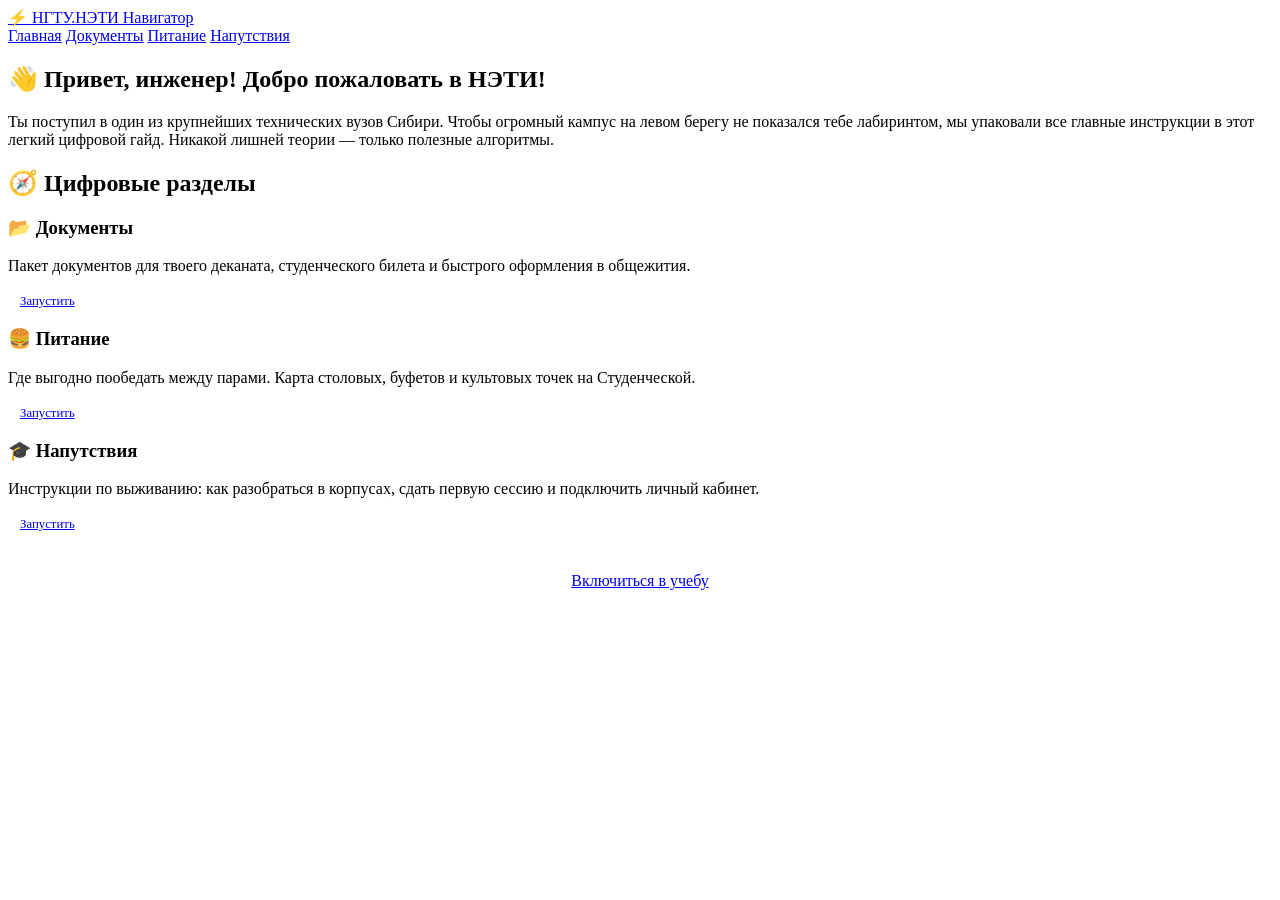
==== index.html @ 9cfa4d06 "Add files via upload" ====
<!DOCTYPE html>
<html lang="ru">
<head>
    <meta charset="UTF-8">
    <meta name="viewport" content="width=device-width, initial-scale=1.0">
    <title>ВУЗ-Навигатор | Путеводитель первокурсника НГТУ НЭТИ</title>
    <link rel="stylesheet" href="style.css">
</head>
<body>
    <header>
        <div class="nav-container">
            <a href="index.html" class="logo">⚡ НГТУ<span>.</span>НЭТИ Навигатор</a>
            <nav>
                <a href="index.html" class="nav-btn active">Главная</a>
                <a href="docs.html" class="nav-btn">Документы</a>
                <a href="food.html" class="nav-btn">Питание</a>
                <a href="tips.html" class="nav-btn">Напутствия</a>
            </nav>
        </div>
    </header>
    <div class="main-content">
        <section class="welcome-hero">
            <h1>👋 Привет, инженер! Добро пожаловать в <span>НЭТИ</span>!</h1>
            <p>Ты поступил в один из крупнейших технических вузов Сибири. Чтобы огромный кампус на левом берегу не показался тебе лабиринтом, мы упаковали все главные инструкции в этот легкий цифровой гайд. Никакой лишней теории — только полезные алгоритмы.</p>
        </section>
        <h2>🧭 Цифровые разделы</h2>
        <div class="grid-features">
            <div class="card card-docs">
                <h3>📂 Документы</h3>
                <p>Пакет документов для твоего деканата, студенческого билета и быстрого оформления в общежития.</p>
                <a href="docs.html" class="btn-action" style="padding: 6px 12px; font-size: 0.8rem;">Запустить</a>
            </div>
            <div class="card card-food">
                <h3>🍔 Питание</h3>
                <p>Где выгодно пообедать между парами. Карта столовых, буфетов и культовых точек на Студенческой.</p>
                <a href="food.html" class="btn-action" style="padding: 6px 12px; font-size: 0.8rem;">Запустить</a>
            </div>
            <div class="card card-tips">
                <h3>🎓 Напутствия</h3>
                <p>Инструкции по выживанию: как разобраться в корпусах, сдать первую сессию и подключить личный кабинет.</p>
                <a href="tips.html" class="btn-action" style="padding: 6px 12px; font-size: 0.8rem;">Запустить</a>
            </div>
        </div>
        <div style="text-align: center; margin-top: 40px;">
            <a href="tips.html" class="btn-action">Включиться в учебу</a>
        </div>
    </div>
</body>
</html>
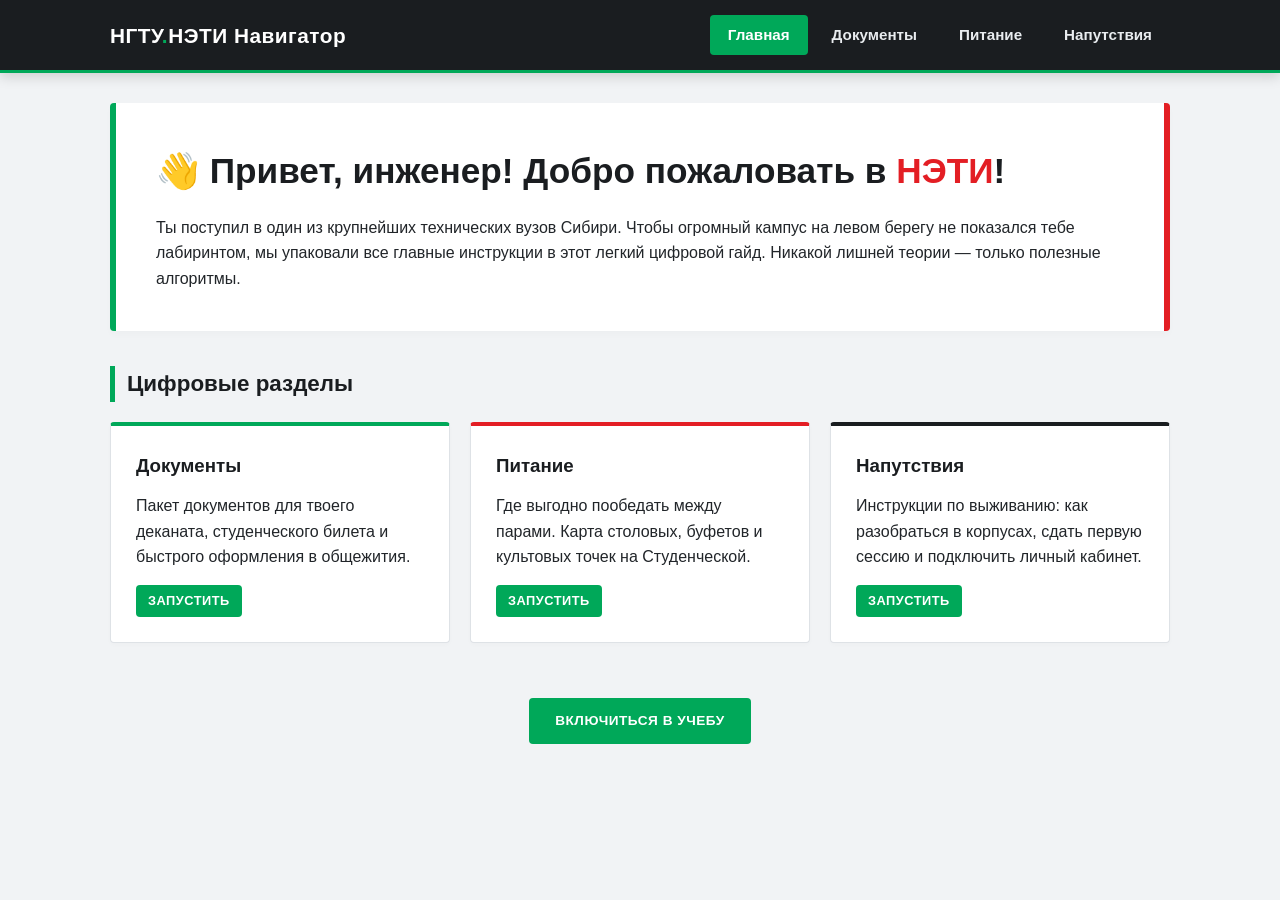
==== commit ef98dfe8: "Add files via upload Инфа на сайте будет подсасываться из json файлика" ====
--- a/index.html
+++ b/index.html
@@ -9,7 +9,7 @@
 <body>
     <header>
         <div class="nav-container">
-            <a href="index.html" class="logo">⚡ НГТУ<span>.</span>НЭТИ Навигатор</a>
+            <a href="index.html" class="logo">НГТУ<span>.</span>НЭТИ Навигатор</a>
             <nav>
                 <a href="index.html" class="nav-btn active">Главная</a>
                 <a href="docs.html" class="nav-btn">Документы</a>
@@ -23,20 +23,20 @@
             <h1>👋 Привет, инженер! Добро пожаловать в <span>НЭТИ</span>!</h1>
             <p>Ты поступил в один из крупнейших технических вузов Сибири. Чтобы огромный кампус на левом берегу не показался тебе лабиринтом, мы упаковали все главные инструкции в этот легкий цифровой гайд. Никакой лишней теории — только полезные алгоритмы.</p>
         </section>
-        <h2>🧭 Цифровые разделы</h2>
+        <h2>Цифровые разделы</h2>
         <div class="grid-features">
             <div class="card card-docs">
-                <h3>📂 Документы</h3>
+                <h3>Документы</h3>
                 <p>Пакет документов для твоего деканата, студенческого билета и быстрого оформления в общежития.</p>
                 <a href="docs.html" class="btn-action" style="padding: 6px 12px; font-size: 0.8rem;">Запустить</a>
             </div>
             <div class="card card-food">
-                <h3>🍔 Питание</h3>
+                <h3>Питание</h3>
                 <p>Где выгодно пообедать между парами. Карта столовых, буфетов и культовых точек на Студенческой.</p>
                 <a href="food.html" class="btn-action" style="padding: 6px 12px; font-size: 0.8rem;">Запустить</a>
             </div>
             <div class="card card-tips">
-                <h3>🎓 Напутствия</h3>
+                <h3>Напутствия</h3>
                 <p>Инструкции по выживанию: как разобраться в корпусах, сдать первую сессию и подключить личный кабинет.</p>
                 <a href="tips.html" class="btn-action" style="padding: 6px 12px; font-size: 0.8rem;">Запустить</a>
             </div>
--- a/style.css
+++ b/style.css
@@ -0,0 +1,279 @@
+:root {
+    /* Официальная палитра НГТУ НЭТИ */
+    --nstu-dark: #1a1d20;       /* Глубокий угольно-черный фон */
+    --nstu-green: #00a859;     /* Фирменный зеленый (цвет елей кампуса) */
+    --nstu-red: #e31e24;       /* Энергичный красный (цвет стен 1-го корпуса) */
+    --bg-color: #f1f3f5;       /* Светло-серый фон страниц */
+    --card-bg: #ffffff;        /* Белый фон для контентных блоков */
+    --text-color: #212529;     /* Основной текст */
+    --text-light: #6c757d;     /* Вспомогательный серый текст */
+    --border-color: #dee2e6;   /* Границы элементов */
+}
+
+* {
+    box-sizing: border-box;
+    margin: 0;
+    padding: 0;
+    font-family: 'Segoe UI', Roboto, Helvetica, Arial, sans-serif;
+}
+
+body {
+    background-color: var(--bg-color);
+    color: var(--text-color);
+    line-height: 1.6;
+    padding-bottom: 40px;
+}
+
+/* Шапка сайта */
+header {
+    background-color: var(--nstu-dark);
+    position: sticky;
+    top: 0;
+    z-index: 100;
+    border-bottom: 3px solid var(--nstu-green);
+    box-shadow: 0 4px 12px rgba(0,0,0,0.15);
+}
+
+.nav-container {
+    max-width: 1100px;
+    margin: 0 auto;
+    display: flex;
+    justify-content: space-between;
+    align-items: center;
+    padding: 15px 20px;
+}
+
+.logo {
+    font-size: 1.3rem;
+    font-weight: 800;
+    color: #ffffff;
+    text-decoration: none;
+    letter-spacing: 0.5px;
+}
+
+.logo span {
+    color: var(--nstu-green);
+}
+
+nav {
+    display: flex;
+    gap: 6px;
+}
+
+.nav-btn {
+    background: transparent;
+    border: none;
+    padding: 8px 18px;
+    font-size: 0.95rem;
+    font-weight: 600;
+    color: #e9ecef;
+    cursor: pointer;
+    border-radius: 4px;
+    text-decoration: none;
+    transition: all 0.2s ease;
+}
+
+.nav-btn:hover {
+    color: var(--nstu-green);
+    background-color: rgba(255, 255, 255, 0.05);
+}
+
+.nav-btn.active {
+    color: #ffffff;
+    background-color: var(--nstu-green);
+}
+
+/* Зона основного контента */
+.main-content {
+    max-width: 1100px;
+    margin: 30px auto;
+    padding: 0 20px;
+}
+
+/* Заголовки и блоки */
+h1 {
+    font-size: 2.2rem;
+    margin-bottom: 15px;
+    color: var(--nstu-dark);
+    font-weight: 800;
+}
+
+h2 {
+    font-size: 1.4rem;
+    margin: 35px 0 15px;
+    color: var(--nstu-dark);
+    font-weight: 700;
+    border-left: 5px solid var(--nstu-green);
+    padding-left: 12px;
+}
+
+/* Приветственный баннер-процессор */
+.welcome-hero {
+    background-color: var(--card-bg);
+    padding: 40px;
+    border-radius: 4px;
+    margin-bottom: 30px;
+    border-right: 6px solid var(--nstu-red);
+    border-left: 6px solid var(--nstu-green);
+    box-shadow: 0 4px 6px rgba(0,0,0,0.02);
+}
+
+.welcome-hero h1 span {
+    color: var(--nstu-red);
+}
+
+.grid-features {
+    display: grid;
+    grid-template-columns: repeat(auto-fit, minmax(300px, 1fr));
+    gap: 20px;
+    margin-top: 20px;
+}
+
+/* Карточки */
+.card {
+    background-color: var(--card-bg);
+    border: 1px solid var(--border-color);
+    border-radius: 4px;
+    padding: 25px;
+    box-shadow: 0 2px 5px rgba(0,0,0,0.02);
+    transition: transform 0.2s, box-shadow 0.2s;
+}
+
+.card:hover {
+    transform: translateY(-2px);
+    box-shadow: 0 6px 12px rgba(0,0,0,0.05);
+}
+
+.card.card-docs { border-top: 4px solid var(--nstu-green); }
+.card.card-food { border-top: 4px solid var(--nstu-red); }
+.card.card-tips { border-top: 4px solid var(--nstu-dark); }
+
+.card h3 {
+    margin-bottom: 12px;
+    color: var(--nstu-dark);
+    font-weight: 700;
+}
+
+/* Инженерные кнопки */
+.btn-action {
+    display: inline-block;
+    background-color: var(--nstu-green);
+    color: white;
+    padding: 12px 26px;
+    border-radius: 4px;
+    text-decoration: none;
+    font-weight: 700;
+    margin-top: 15px;
+    cursor: pointer;
+    border: none;
+    text-transform: uppercase;
+    font-size: 0.85rem;
+    letter-spacing: 0.5px;
+    transition: background-color 0.2s;
+    text-align: center;
+}
+
+.btn-action:hover {
+    background-color: var(--nstu-red);
+}
+
+/* Специфичные стили для Документов */
+.doc-list { list-style: none; }
+.doc-item {
+    display: flex;
+    align-items: flex-start;
+    gap: 12px;
+    background-color: var(--card-bg);
+    padding: 15px;
+    border-radius: 4px;
+    margin-bottom: 10px;
+    border: 1px solid var(--border-color);
+}
+.doc-item input[type="checkbox"] {
+    margin-top: 5px;
+    width: 18px;
+    height: 18px;
+    accent-color: var(--nstu-green);
+}
+.badge-tech {
+    background-color: var(--nstu-dark);
+    color: #ffffff;
+    padding: 4px 12px;
+    border-radius: 2px;
+    font-size: 0.85rem;
+    font-weight: 600;
+    display: inline-block;
+    margin-bottom: 20px;
+    text-transform: uppercase;
+    letter-spacing: 0.5px;
+}
+
+/* Специфичные стили для Питания */
+.food-grid {
+    display: grid;
+    grid-template-columns: repeat(auto-fit, minmax(320px, 1fr));
+    gap: 20px;
+}
+.price-tag {
+    color: var(--nstu-green);
+    font-weight: 700;
+    margin-bottom: 10px;
+    font-size: 1.1rem;
+}
+.pro { color: #2b8a3e; }
+.con { color: var(--nstu-red); }
+.tips-block {
+    background-color: #f4fcf7;
+    border-left: 4px solid var(--nstu-green);
+    color: var(--nstu-dark);
+    padding: 24px;
+    border-radius: 4px;
+    margin-top: 35px;
+}
+
+/* Специфичные стили для Напутствий */
+.accordion-item {
+    background-color: var(--card-bg);
+    border: 1px solid var(--border-color);
+    border-radius: 4px;
+    margin-bottom: 10px;
+    overflow: hidden;
+}
+.accordion-header {
+    width: 100%;
+    background: none;
+    border: none;
+    padding: 18px 20px;
+    text-align: left;
+    font-size: 1.05rem;
+    font-weight: 700;
+    color: var(--nstu-dark);
+    cursor: pointer;
+    display: flex;
+    justify-content: space-between;
+    align-items: center;
+}
+.accordion-header:hover {
+    color: var(--nstu-green);
+}
+.accordion-content {
+    padding: 0 20px;
+    max-height: 0;
+    overflow: hidden;
+    transition: max-height 0.2s ease-out;
+    color: var(--text-light);
+}
+.quote-block {
+    border-left: 4px solid var(--nstu-red);
+    padding: 20px 25px;
+    font-style: italic;
+    margin-top: 40px;
+    color: var(--text-light);
+    background-color: var(--card-bg);
+}
+
+@media (max-width: 768px) {
+    .nav-container { flex-direction: column; gap: 15px; }
+    nav { flex-wrap: wrap; justify-content: center; }
+    .welcome-hero { padding: 25px; }
+}
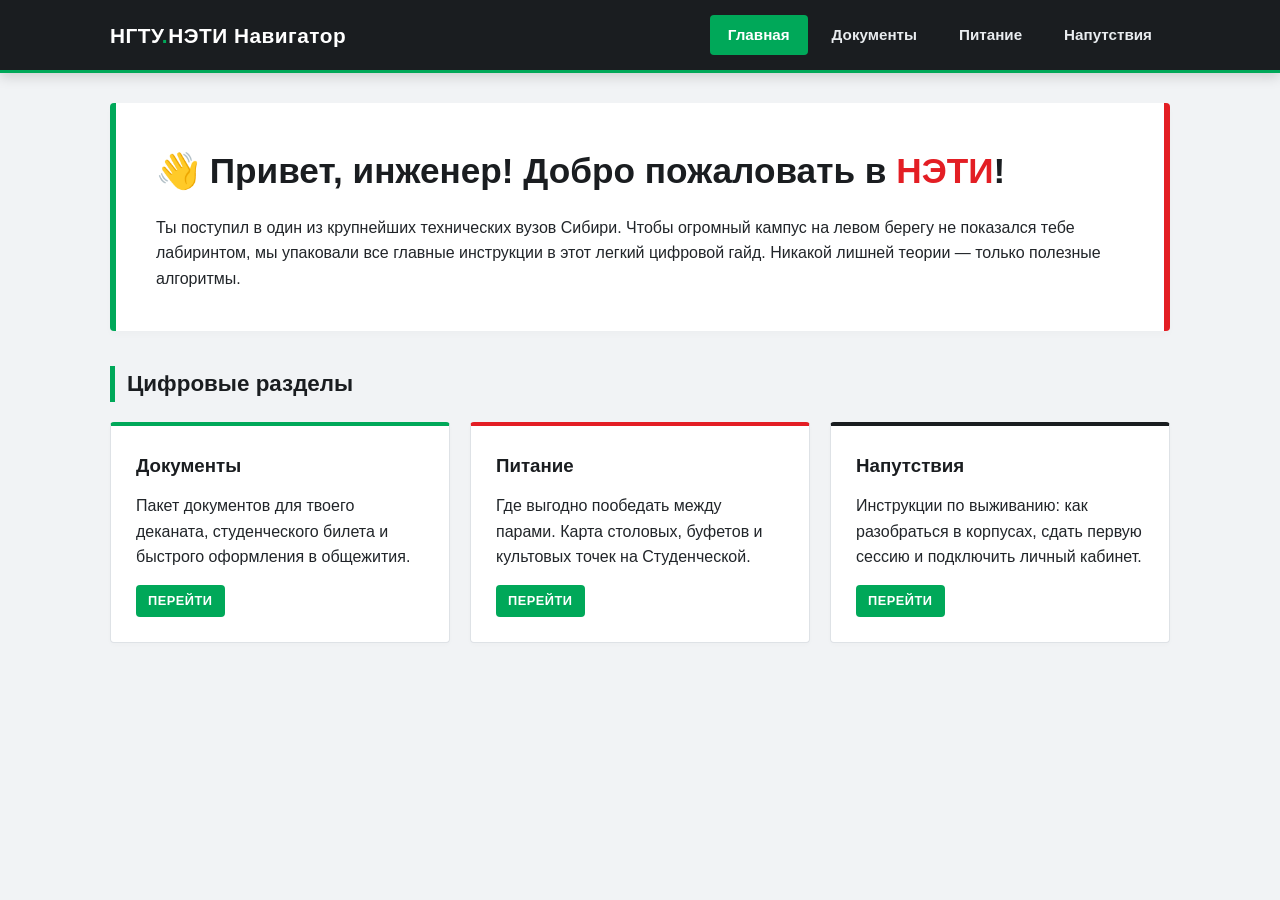
==== commit b215a84c: "Add files via upload увеличено наполнение сайта, убрано часть лишних деталей" ====
--- a/index.html
+++ b/index.html
@@ -28,21 +28,18 @@
             <div class="card card-docs">
                 <h3>Документы</h3>
                 <p>Пакет документов для твоего деканата, студенческого билета и быстрого оформления в общежития.</p>
-                <a href="docs.html" class="btn-action" style="padding: 6px 12px; font-size: 0.8rem;">Запустить</a>
+                <a href="docs.html" class="btn-action" style="padding: 6px 12px; font-size: 0.8rem;">Перейти</a>
             </div>
             <div class="card card-food">
                 <h3>Питание</h3>
                 <p>Где выгодно пообедать между парами. Карта столовых, буфетов и культовых точек на Студенческой.</p>
-                <a href="food.html" class="btn-action" style="padding: 6px 12px; font-size: 0.8rem;">Запустить</a>
+                <a href="food.html" class="btn-action" style="padding: 6px 12px; font-size: 0.8rem;">Перейти</a>
             </div>
             <div class="card card-tips">
                 <h3>Напутствия</h3>
                 <p>Инструкции по выживанию: как разобраться в корпусах, сдать первую сессию и подключить личный кабинет.</p>
-                <a href="tips.html" class="btn-action" style="padding: 6px 12px; font-size: 0.8rem;">Запустить</a>
+                <a href="tips.html" class="btn-action" style="padding: 6px 12px; font-size: 0.8rem;">Перейти</a>
             </div>
-        </div>
-        <div style="text-align: center; margin-top: 40px;">
-            <a href="tips.html" class="btn-action">Включиться в учебу</a>
         </div>
     </div>
 </body>
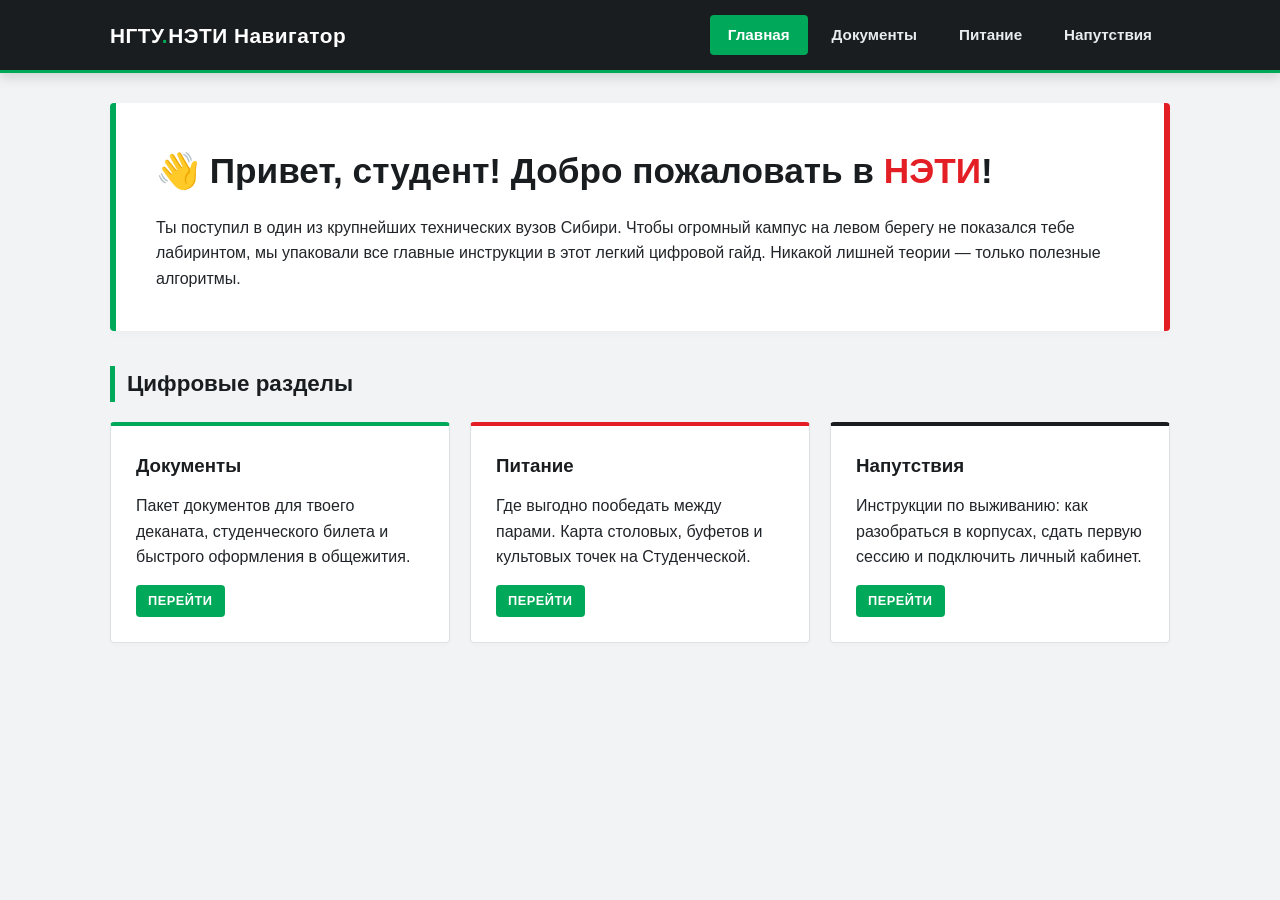
==== commit 841a93e4: "Add files via upload" ====
--- a/index.html
+++ b/index.html
@@ -20,7 +20,7 @@
     </header>
     <div class="main-content">
         <section class="welcome-hero">
-            <h1>👋 Привет, инженер! Добро пожаловать в <span>НЭТИ</span>!</h1>
+            <h1>👋 Привет, студент! Добро пожаловать в <span>НЭТИ</span>!</h1>
             <p>Ты поступил в один из крупнейших технических вузов Сибири. Чтобы огромный кампус на левом берегу не показался тебе лабиринтом, мы упаковали все главные инструкции в этот легкий цифровой гайд. Никакой лишней теории — только полезные алгоритмы.</p>
         </section>
         <h2>Цифровые разделы</h2>
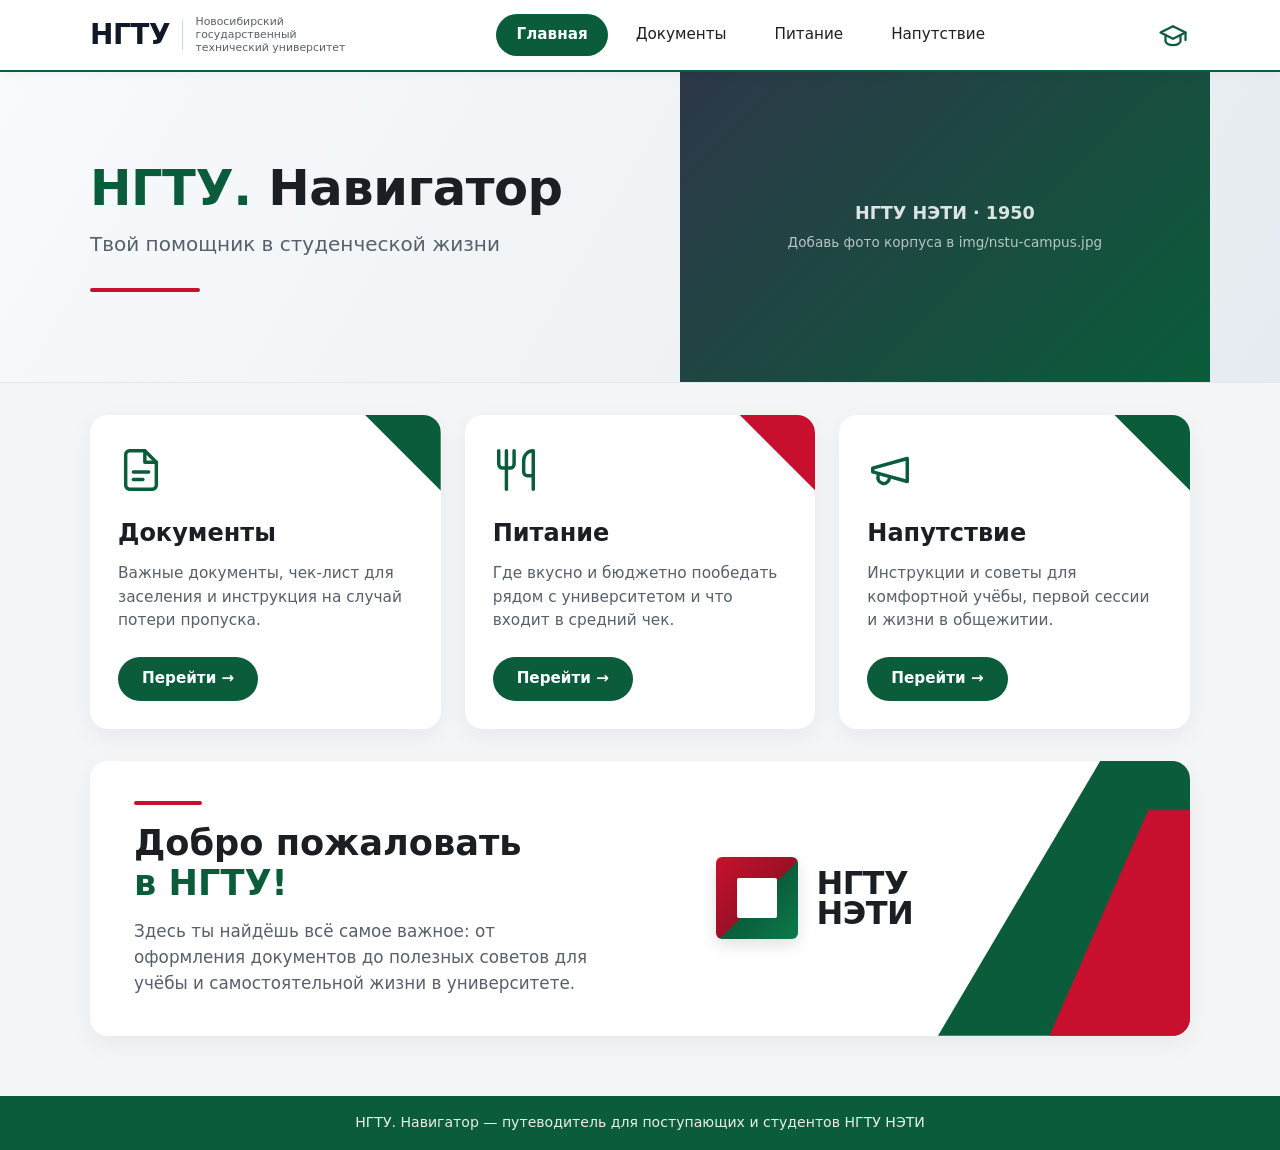
==== commit 217189eb: "полная переделка переделан дизайн и структура" ====
--- a/index.html
+++ b/index.html
@@ -1,46 +1,130 @@
-<!DOCTYPE html>
-<html lang="ru">
-<head>
-    <meta charset="UTF-8">
-    <meta name="viewport" content="width=device-width, initial-scale=1.0">
-    <title>ВУЗ-Навигатор | Путеводитель первокурсника НГТУ НЭТИ</title>
-    <link rel="stylesheet" href="style.css">
-</head>
-<body>
-    <header>
-        <div class="nav-container">
-            <a href="index.html" class="logo">НГТУ<span>.</span>НЭТИ Навигатор</a>
-            <nav>
-                <a href="index.html" class="nav-btn active">Главная</a>
-                <a href="docs.html" class="nav-btn">Документы</a>
-                <a href="food.html" class="nav-btn">Питание</a>
-                <a href="tips.html" class="nav-btn">Напутствия</a>
-            </nav>
-        </div>
-    </header>
-    <div class="main-content">
-        <section class="welcome-hero">
-            <h1>👋 Привет, студент! Добро пожаловать в <span>НЭТИ</span>!</h1>
-            <p>Ты поступил в один из крупнейших технических вузов Сибири. Чтобы огромный кампус на левом берегу не показался тебе лабиринтом, мы упаковали все главные инструкции в этот легкий цифровой гайд. Никакой лишней теории — только полезные алгоритмы.</p>
-        </section>
-        <h2>Цифровые разделы</h2>
-        <div class="grid-features">
-            <div class="card card-docs">
-                <h3>Документы</h3>
-                <p>Пакет документов для твоего деканата, студенческого билета и быстрого оформления в общежития.</p>
-                <a href="docs.html" class="btn-action" style="padding: 6px 12px; font-size: 0.8rem;">Перейти</a>
-            </div>
-            <div class="card card-food">
-                <h3>Питание</h3>
-                <p>Где выгодно пообедать между парами. Карта столовых, буфетов и культовых точек на Студенческой.</p>
-                <a href="food.html" class="btn-action" style="padding: 6px 12px; font-size: 0.8rem;">Перейти</a>
-            </div>
-            <div class="card card-tips">
-                <h3>Напутствия</h3>
-                <p>Инструкции по выживанию: как разобраться в корпусах, сдать первую сессию и подключить личный кабинет.</p>
-                <a href="tips.html" class="btn-action" style="padding: 6px 12px; font-size: 0.8rem;">Перейти</a>
-            </div>
-        </div>
-    </div>
-</body>
-</html>
+<!DOCTYPE html>
+<html lang="ru">
+<head>
+    <meta charset="UTF-8">
+    <meta name="viewport" content="width=device-width, initial-scale=1.0">
+    <title>НГТУ. Навигатор | Помощник в студенческой жизни</title>
+    <link rel="stylesheet" href="./style.css">
+</head>
+<body>
+    <header>
+        <div class="nav-container">
+            <a href="index.html" class="brand-link">
+                <span class="brand-short">НГТУ</span>
+                <span class="brand-divider"></span>
+                <span class="brand-full">Новосибирский государственный технический университет</span>
+            </a>
+
+            <nav class="nav-links" id="main-nav">
+                <a href="index.html" class="nav-btn active">Главная</a>
+                <a href="docs.html" class="nav-btn">Документы</a>
+                <a href="food.html" class="nav-btn">Питание</a>
+                <a href="tips.html" class="nav-btn">Напутствие</a>
+            </nav>
+
+            <div class="header-right">
+                <div class="cap-icon" aria-hidden="true">
+                    <svg viewBox="0 0 24 24" fill="none" stroke="currentColor" stroke-width="1.8" stroke-linecap="round" stroke-linejoin="round" width="30" height="30">
+                        <path d="M22 10L12 5 2 10l10 5 10-5z"/>
+                        <path d="M6 12v5c0 1.66 2.69 3 6 3s6-1.34 6-3v-5"/>
+                        <path d="M22 10v6"/>
+                    </svg>
+                </div>
+                <button class="burger-btn" id="burger-btn" aria-label="Открыть меню">
+                    <svg viewBox="0 0 24 24" fill="none" stroke="currentColor" stroke-width="2.2" width="22" height="22">
+                        <path d="M4 6h16M4 12h16M4 18h16"/>
+                    </svg>
+                </button>
+            </div>
+        </div>
+    </header>
+
+    <!-- Верхний Hero-блок по макету -->
+    <div class="hero-wrapper">
+        <section class="hero-section">
+            <div class="hero-text">
+                <h1><span>НГТУ.</span> Навигатор</h1>
+                <p class="hero-subtitle">Твой помощник в студенческой жизни</p>
+                <div class="red-dash"></div>
+            </div>
+            <div class="hero-photo-box">
+                <!-- Положи фото 1-го корпуса в папку img/nstu-campus.jpg -->
+                <img src="./img/nstu-campus.jpg" alt="Главный корпус НГТУ НЭТИ" onerror="this.style.display='none'">
+                <div class="hero-photo-fallback">
+                    <strong>НГТУ НЭТИ · 1950</strong>
+                    <span>Добавь фото корпуса в img/nstu-campus.jpg</span>
+                </div>
+            </div>
+        </section>
+    </div>
+
+    <main class="main-content">
+        <!-- 3 карточки разделов -->
+        <section class="features-grid">
+            <article class="feature-card">
+                <div class="feature-icon" aria-hidden="true">
+                    <svg viewBox="0 0 24 24" fill="none" stroke="currentColor" stroke-width="1.8" stroke-linecap="round" stroke-linejoin="round" width="46" height="46">
+                        <path d="M14 2H6a2 2 0 0 0-2 2v16a2 2 0 0 0 2 2h12a2 2 0 0 0 2-2V8z"/>
+                        <polyline points="14 2 14 8 20 8"/>
+                        <line x1="8" y1="13" x2="16" y2="13"/>
+                        <line x1="8" y1="17" x2="13" y2="17"/>
+                    </svg>
+                </div>
+                <h2>Документы</h2>
+                <p>Важные документы, чек-лист для заселения и инструкция на случай потери пропуска.</p>
+                <a href="docs.html" class="btn-pill">Перейти &rarr;</a>
+            </article>
+
+            <article class="feature-card accent-red">
+                <div class="feature-icon" aria-hidden="true">
+                    <svg viewBox="0 0 24 24" fill="none" stroke="currentColor" stroke-width="1.8" stroke-linecap="round" stroke-linejoin="round" width="46" height="46">
+                        <path d="M3 2v7c0 1.1.9 2 2 2h4a2 2 0 0 0 2-2V2"/>
+                        <path d="M7 2v20"/>
+                        <path d="M21 15V2a5 5 0 0 0-5 5v6c0 1.1.9 2 2 2h3zm0 0v7"/>
+                    </svg>
+                </div>
+                <h2>Питание</h2>
+                <p>Где вкусно и бюджетно пообедать рядом с университетом и что входит в средний чек.</p>
+                <a href="food.html" class="btn-pill">Перейти &rarr;</a>
+            </article>
+
+            <article class="feature-card">
+                <div class="feature-icon" aria-hidden="true">
+                    <svg viewBox="0 0 24 24" fill="none" stroke="currentColor" stroke-width="1.8" stroke-linecap="round" stroke-linejoin="round" width="46" height="46">
+                        <path d="M3 11l18-5v12L3 13v-2z"/>
+                        <path d="M11.6 16.8a3 3 0 1 1-5.8-1.6"/>
+                    </svg>
+                </div>
+                <h2>Напутствие</h2>
+                <p>Инструкции и советы для комфортной учёбы, первой сессии и жизни в общежитии.</p>
+                <a href="tips.html" class="btn-pill">Перейти &rarr;</a>
+            </article>
+        </section>
+
+        <!-- Нижний приветственный баннер -->
+        <section class="welcome-banner">
+            <div class="welcome-banner-text">
+                <div class="red-dash"></div>
+                <h2>Добро пожаловать<br><span>в НГТУ!</span></h2>
+                <p>Здесь ты найдёшь всё самое важное: от оформления документов до полезных советов для учёбы и самостоятельной жизни в университете.</p>
+            </div>
+            <div class="welcome-banner-brand">
+                <div class="nstu-emblem">
+                    <div class="nstu-emblem-inner"></div>
+                </div>
+                <div class="nstu-wordmark">НГТУ<br>НЭТИ</div>
+            </div>
+        </section>
+    </main>
+
+    <footer>
+        НГТУ. Навигатор — путеводитель для поступающих и студентов НГТУ НЭТИ
+    </footer>
+
+    <script>
+        document.getElementById('burger-btn').addEventListener('click', () => {
+            document.getElementById('main-nav').classList.toggle('open');
+        });
+    </script>
+</body>
+</html>
--- a/style.css
+++ b/style.css
@@ -1,279 +1,987 @@
-:root {
-    /* Официальная палитра НГТУ НЭТИ */
-    --nstu-dark: #1a1d20;       /* Глубокий угольно-черный фон */
-    --nstu-green: #00a859;     /* Фирменный зеленый (цвет елей кампуса) */
-    --nstu-red: #e31e24;       /* Энергичный красный (цвет стен 1-го корпуса) */
-    --bg-color: #f1f3f5;       /* Светло-серый фон страниц */
-    --card-bg: #ffffff;        /* Белый фон для контентных блоков */
-    --text-color: #212529;     /* Основной текст */
-    --text-light: #6c757d;     /* Вспомогательный серый текст */
-    --border-color: #dee2e6;   /* Границы элементов */
-}
-
-* {
-    box-sizing: border-box;
-    margin: 0;
-    padding: 0;
-    font-family: 'Segoe UI', Roboto, Helvetica, Arial, sans-serif;
-}
-
-body {
-    background-color: var(--bg-color);
-    color: var(--text-color);
-    line-height: 1.6;
-    padding-bottom: 40px;
-}
-
-/* Шапка сайта */
-header {
-    background-color: var(--nstu-dark);
-    position: sticky;
-    top: 0;
-    z-index: 100;
-    border-bottom: 3px solid var(--nstu-green);
-    box-shadow: 0 4px 12px rgba(0,0,0,0.15);
-}
-
-.nav-container {
-    max-width: 1100px;
-    margin: 0 auto;
-    display: flex;
-    justify-content: space-between;
-    align-items: center;
-    padding: 15px 20px;
-}
-
-.logo {
-    font-size: 1.3rem;
-    font-weight: 800;
-    color: #ffffff;
-    text-decoration: none;
-    letter-spacing: 0.5px;
-}
-
-.logo span {
-    color: var(--nstu-green);
-}
-
-nav {
-    display: flex;
-    gap: 6px;
-}
-
-.nav-btn {
-    background: transparent;
-    border: none;
-    padding: 8px 18px;
-    font-size: 0.95rem;
-    font-weight: 600;
-    color: #e9ecef;
-    cursor: pointer;
-    border-radius: 4px;
-    text-decoration: none;
-    transition: all 0.2s ease;
-}
-
-.nav-btn:hover {
-    color: var(--nstu-green);
-    background-color: rgba(255, 255, 255, 0.05);
-}
-
-.nav-btn.active {
-    color: #ffffff;
-    background-color: var(--nstu-green);
-}
-
-/* Зона основного контента */
-.main-content {
-    max-width: 1100px;
-    margin: 30px auto;
-    padding: 0 20px;
-}
-
-/* Заголовки и блоки */
-h1 {
-    font-size: 2.2rem;
-    margin-bottom: 15px;
-    color: var(--nstu-dark);
-    font-weight: 800;
-}
-
-h2 {
-    font-size: 1.4rem;
-    margin: 35px 0 15px;
-    color: var(--nstu-dark);
-    font-weight: 700;
-    border-left: 5px solid var(--nstu-green);
-    padding-left: 12px;
-}
-
-/* Приветственный баннер-процессор */
-.welcome-hero {
-    background-color: var(--card-bg);
-    padding: 40px;
-    border-radius: 4px;
-    margin-bottom: 30px;
-    border-right: 6px solid var(--nstu-red);
-    border-left: 6px solid var(--nstu-green);
-    box-shadow: 0 4px 6px rgba(0,0,0,0.02);
-}
-
-.welcome-hero h1 span {
-    color: var(--nstu-red);
-}
-
-.grid-features {
-    display: grid;
-    grid-template-columns: repeat(auto-fit, minmax(300px, 1fr));
-    gap: 20px;
-    margin-top: 20px;
-}
-
-/* Карточки */
-.card {
-    background-color: var(--card-bg);
-    border: 1px solid var(--border-color);
-    border-radius: 4px;
-    padding: 25px;
-    box-shadow: 0 2px 5px rgba(0,0,0,0.02);
-    transition: transform 0.2s, box-shadow 0.2s;
-}
-
-.card:hover {
-    transform: translateY(-2px);
-    box-shadow: 0 6px 12px rgba(0,0,0,0.05);
-}
-
-.card.card-docs { border-top: 4px solid var(--nstu-green); }
-.card.card-food { border-top: 4px solid var(--nstu-red); }
-.card.card-tips { border-top: 4px solid var(--nstu-dark); }
-
-.card h3 {
-    margin-bottom: 12px;
-    color: var(--nstu-dark);
-    font-weight: 700;
-}
-
-/* Инженерные кнопки */
-.btn-action {
-    display: inline-block;
-    background-color: var(--nstu-green);
-    color: white;
-    padding: 12px 26px;
-    border-radius: 4px;
-    text-decoration: none;
-    font-weight: 700;
-    margin-top: 15px;
-    cursor: pointer;
-    border: none;
-    text-transform: uppercase;
-    font-size: 0.85rem;
-    letter-spacing: 0.5px;
-    transition: background-color 0.2s;
-    text-align: center;
-}
-
-.btn-action:hover {
-    background-color: var(--nstu-red);
-}
-
-/* Специфичные стили для Документов */
-.doc-list { list-style: none; }
-.doc-item {
-    display: flex;
-    align-items: flex-start;
-    gap: 12px;
-    background-color: var(--card-bg);
-    padding: 15px;
-    border-radius: 4px;
-    margin-bottom: 10px;
-    border: 1px solid var(--border-color);
-}
-.doc-item input[type="checkbox"] {
-    margin-top: 5px;
-    width: 18px;
-    height: 18px;
-    accent-color: var(--nstu-green);
-}
-.badge-tech {
-    background-color: var(--nstu-dark);
-    color: #ffffff;
-    padding: 4px 12px;
-    border-radius: 2px;
-    font-size: 0.85rem;
-    font-weight: 600;
-    display: inline-block;
-    margin-bottom: 20px;
-    text-transform: uppercase;
-    letter-spacing: 0.5px;
-}
-
-/* Специфичные стили для Питания */
-.food-grid {
-    display: grid;
-    grid-template-columns: repeat(auto-fit, minmax(320px, 1fr));
-    gap: 20px;
-}
-.price-tag {
-    color: var(--nstu-green);
-    font-weight: 700;
-    margin-bottom: 10px;
-    font-size: 1.1rem;
-}
-.pro { color: #2b8a3e; }
-.con { color: var(--nstu-red); }
-.tips-block {
-    background-color: #f4fcf7;
-    border-left: 4px solid var(--nstu-green);
-    color: var(--nstu-dark);
-    padding: 24px;
-    border-radius: 4px;
-    margin-top: 35px;
-}
-
-/* Специфичные стили для Напутствий */
-.accordion-item {
-    background-color: var(--card-bg);
-    border: 1px solid var(--border-color);
-    border-radius: 4px;
-    margin-bottom: 10px;
-    overflow: hidden;
-}
-.accordion-header {
-    width: 100%;
-    background: none;
-    border: none;
-    padding: 18px 20px;
-    text-align: left;
-    font-size: 1.05rem;
-    font-weight: 700;
-    color: var(--nstu-dark);
-    cursor: pointer;
-    display: flex;
-    justify-content: space-between;
-    align-items: center;
-}
-.accordion-header:hover {
-    color: var(--nstu-green);
-}
-.accordion-content {
-    padding: 0 20px;
-    max-height: 0;
-    overflow: hidden;
-    transition: max-height 0.2s ease-out;
-    color: var(--text-light);
-}
-.quote-block {
-    border-left: 4px solid var(--nstu-red);
-    padding: 20px 25px;
-    font-style: italic;
-    margin-top: 40px;
-    color: var(--text-light);
-    background-color: var(--card-bg);
-}
-
-@media (max-width: 768px) {
-    .nav-container { flex-direction: column; gap: 15px; }
-    nav { flex-wrap: wrap; justify-content: center; }
-    .welcome-hero { padding: 25px; }
-}
+:root {
+    --nstu-green: #0a5c3a;
+    --nstu-green-hover: #07442b;
+    --nstu-green-soft: #e8f3ee;
+    --nstu-red: #c8102e;
+    --nstu-red-soft: #fdf0f2;
+    --bg-page: #f3f5f7;
+    --bg-card: #ffffff;
+    --text-main: #1b1f23;
+    --text-muted: #57606a;
+    --border-light: #e2e8f0;
+    --radius-lg: 18px;
+    --radius-md: 12px;
+    --radius-pill: 999px;
+    --shadow-card: 0 8px 24px rgba(15, 23, 42, 0.05);
+    --shadow-hover: 0 12px 30px rgba(15, 23, 42, 0.09);
+}
+
+* {
+    box-sizing: border-box;
+    margin: 0;
+    padding: 0;
+    font-family: 'Segoe UI', system-ui, -apple-system, Roboto, Arial, sans-serif;
+}
+
+html {
+    scroll-behavior: smooth;
+}
+
+body {
+    background-color: var(--bg-page);
+    color: var(--text-main);
+    line-height: 1.55;
+    min-height: 100vh;
+    display: flex;
+    flex-direction: column;
+}
+
+/* ==================== ШАПКА И НАВИГАЦИЯ ==================== */
+header {
+    background-color: #ffffff;
+    border-bottom: 2px solid var(--nstu-green);
+    position: sticky;
+    top: 0;
+    z-index: 1000;
+    box-shadow: 0 2px 10px rgba(0, 0, 0, 0.04);
+}
+
+.nav-container {
+    max-width: 1140px;
+    margin: 0 auto;
+    padding: 14px 20px;
+    display: flex;
+    align-items: center;
+    justify-content: space-between;
+    gap: 20px;
+}
+
+.brand-link {
+    display: flex;
+    align-items: center;
+    gap: 12px;
+    text-decoration: none;
+    color: var(--text-main);
+    flex-shrink: 0;
+}
+
+.brand-short {
+    font-size: 1.75rem;
+    font-weight: 900;
+    letter-spacing: -0.5px;
+    line-height: 1;
+    color: #111827;
+}
+
+.brand-divider {
+    width: 1.5px;
+    height: 30px;
+    background-color: #cbd5e1;
+}
+
+.brand-full {
+    font-size: 0.68rem;
+    line-height: 1.2;
+    color: var(--text-muted);
+    font-weight: 500;
+    max-width: 150px;
+}
+
+.nav-links {
+    display: flex;
+    align-items: center;
+    gap: 8px;
+}
+
+.nav-btn {
+    padding: 9px 20px;
+    border-radius: var(--radius-pill);
+    text-decoration: none;
+    font-size: 0.95rem;
+    font-weight: 500;
+    color: var(--text-main);
+    transition: background-color 0.2s, color 0.2s;
+}
+
+.nav-btn:hover {
+    background-color: var(--nstu-green-soft);
+    color: var(--nstu-green);
+}
+
+.nav-btn.active {
+    background-color: var(--nstu-green);
+    color: #ffffff;
+    font-weight: 600;
+}
+
+.header-right {
+    display: flex;
+    align-items: center;
+    gap: 12px;
+}
+
+.cap-icon {
+    width: 34px;
+    height: 34px;
+    color: var(--nstu-green);
+    display: flex;
+    align-items: center;
+    justify-content: center;
+}
+
+.burger-btn {
+    display: none;
+    background: var(--nstu-green-soft);
+    border: none;
+    color: var(--nstu-green);
+    width: 40px;
+    height: 40px;
+    border-radius: 10px;
+    cursor: pointer;
+    align-items: center;
+    justify-content: center;
+}
+
+/* ==================== КОНТЕЙНЕРЫ ==================== */
+.main-content {
+    max-width: 1140px;
+    width: 100%;
+    margin: 0 auto;
+    padding: 32px 20px 60px;
+    flex: 1;
+}
+
+.page-header {
+    margin-bottom: 24px;
+}
+
+.page-header h1 {
+    font-size: 2.1rem;
+    font-weight: 800;
+    color: var(--text-main);
+    margin-bottom: 8px;
+}
+
+.page-header h1 span {
+    color: var(--nstu-green);
+}
+
+.page-header p {
+    color: var(--text-muted);
+    font-size: 1.02rem;
+}
+
+/* Подменю / фильтры */
+.subnav-bar {
+    background: #ffffff;
+    border-radius: var(--radius-md);
+    padding: 12px 16px;
+    box-shadow: var(--shadow-card);
+    display: flex;
+    flex-wrap: wrap;
+    align-items: center;
+    gap: 10px;
+    margin-bottom: 28px;
+    border: 1px solid var(--border-light);
+}
+
+.subnav-pill {
+    padding: 7px 16px;
+    border-radius: var(--radius-pill);
+    font-size: 0.9rem;
+    font-weight: 600;
+    text-decoration: none;
+    color: var(--text-muted);
+    background: var(--bg-page);
+    border: none;
+    cursor: pointer;
+    transition: all 0.2s;
+}
+
+.subnav-pill:hover,
+.subnav-pill.active {
+    background: var(--nstu-green);
+    color: #ffffff;
+}
+
+.subnav-pill.pill-red:hover,
+.subnav-pill.pill-red.active {
+    background: var(--nstu-red);
+    color: #ffffff;
+}
+
+/* ==================== ГЛАВНАЯ: HERO (ПО МАКЕТУ) ==================== */
+.hero-wrapper {
+    background: linear-gradient(120deg, #f8fafc 0%, #eef2f5 60%, #e5ebf0 100%);
+    border-bottom: 1px solid var(--border-light);
+}
+
+.hero-section {
+    max-width: 1140px;
+    margin: 0 auto;
+    display: grid;
+    grid-template-columns: 1.15fr 1fr;
+    align-items: stretch;
+    min-height: 310px;
+}
+
+.hero-text {
+    padding: 48px 32px 48px 20px;
+    display: flex;
+    flex-direction: column;
+    justify-content: center;
+}
+
+.hero-text h1 {
+    font-size: 3.1rem;
+    font-weight: 900;
+    line-height: 1.1;
+    color: var(--text-main);
+    margin-bottom: 14px;
+    letter-spacing: -0.5px;
+}
+
+.hero-text h1 span {
+    color: var(--nstu-green);
+}
+
+.hero-subtitle {
+    font-size: 1.25rem;
+    color: var(--text-muted);
+    font-weight: 400;
+}
+
+.red-dash {
+    width: 110px;
+    height: 4px;
+    background-color: var(--nstu-red);
+    border-radius: 4px;
+    margin-top: 28px;
+}
+
+.hero-photo-box {
+    position: relative;
+    overflow: hidden;
+    background: linear-gradient(135deg, #2d3748 0%, #0a5c3a 100%);
+    display: flex;
+    align-items: center;
+    justify-content: center;
+    min-height: 260px;
+}
+
+.hero-photo-box img {
+    width: 100%;
+    height: 100%;
+    object-fit: cover;
+    display: block;
+    position: relative;
+    z-index: 2;
+}
+
+.hero-photo-fallback {
+    position: absolute;
+    inset: 0;
+    display: flex;
+    flex-direction: column;
+    align-items: center;
+    justify-content: center;
+    color: rgba(255, 255, 255, 0.85);
+    text-align: center;
+    padding: 20px;
+    z-index: 1;
+}
+
+.hero-photo-fallback strong {
+    font-size: 1.1rem;
+    margin-bottom: 4px;
+}
+
+.hero-photo-fallback span {
+    font-size: 0.85rem;
+    opacity: 0.8;
+}
+
+/* ==================== ГЛАВНАЯ: 3 КАРТОЧКИ РАЗДЕЛОВ ==================== */
+.features-grid {
+    display: grid;
+    grid-template-columns: repeat(3, 1fr);
+    gap: 24px;
+    margin-bottom: 32px;
+}
+
+.feature-card {
+    background-color: var(--bg-card);
+    border-radius: var(--radius-lg);
+    padding: 32px 28px 28px;
+    box-shadow: var(--shadow-card);
+    position: relative;
+    overflow: hidden;
+    display: flex;
+    flex-direction: column;
+    align-items: flex-start;
+    transition: transform 0.2s, box-shadow 0.2s;
+}
+
+.feature-card:hover {
+    transform: translateY(-4px);
+    box-shadow: var(--shadow-hover);
+}
+
+/* Диагональный цветной уголок как на макете */
+.feature-card::after {
+    content: "";
+    position: absolute;
+    top: 0;
+    right: 0;
+    width: 76px;
+    height: 76px;
+    background-color: var(--nstu-green);
+    clip-path: polygon(0 0, 100% 0, 100% 100%);
+}
+
+.feature-card.accent-red::after {
+    background-color: var(--nstu-red);
+}
+
+.feature-icon {
+    width: 48px;
+    height: 48px;
+    color: var(--nstu-green);
+    margin-bottom: 20px;
+}
+
+.feature-card h2 {
+    font-size: 1.5rem;
+    font-weight: 800;
+    color: var(--text-main);
+    margin-bottom: 10px;
+}
+
+.feature-card p {
+    color: var(--text-muted);
+    font-size: 0.96rem;
+    margin-bottom: 24px;
+    flex-grow: 1;
+}
+
+.btn-pill {
+    display: inline-flex;
+    align-items: center;
+    gap: 8px;
+    background-color: var(--nstu-green);
+    color: #ffffff;
+    text-decoration: none;
+    padding: 10px 24px;
+    border-radius: var(--radius-pill);
+    font-size: 0.95rem;
+    font-weight: 600;
+    transition: background-color 0.2s, transform 0.15s;
+}
+
+.btn-pill:hover {
+    background-color: var(--nstu-green-hover);
+    transform: translateX(2px);
+}
+
+/* ==================== ГЛАВНАЯ: НИЖНИЙ БАННЕР ==================== */
+.welcome-banner {
+    background-color: var(--bg-card);
+    border-radius: var(--radius-lg);
+    padding: 40px 44px;
+    box-shadow: var(--shadow-card);
+    position: relative;
+    overflow: hidden;
+    display: grid;
+    grid-template-columns: 1.3fr 1fr;
+    align-items: center;
+    gap: 24px;
+}
+
+.welcome-banner-text .red-dash {
+    width: 68px;
+    margin-top: 0;
+    margin-bottom: 18px;
+}
+
+.welcome-banner-text h2 {
+    font-size: 2.2rem;
+    font-weight: 900;
+    line-height: 1.15;
+    margin-bottom: 14px;
+    color: var(--text-main);
+}
+
+.welcome-banner-text h2 span {
+    color: var(--nstu-green);
+}
+
+.welcome-banner-text p {
+    color: var(--text-muted);
+    font-size: 1.05rem;
+    max-width: 460px;
+}
+
+.welcome-banner-brand {
+    display: flex;
+    align-items: center;
+    gap: 18px;
+    position: relative;
+    z-index: 2;
+    justify-content: flex-start;
+}
+
+.nstu-emblem {
+    width: 82px;
+    height: 82px;
+    border-radius: 6px;
+    background: linear-gradient(135deg, var(--nstu-red) 0%, #9b1026 52%, var(--nstu-green) 52%, #0d7a4d 100%);
+    display: flex;
+    align-items: center;
+    justify-content: center;
+    flex-shrink: 0;
+    box-shadow: 0 6px 16px rgba(0, 0, 0, 0.12);
+}
+
+.nstu-emblem-inner {
+    width: 40px;
+    height: 40px;
+    background: #ffffff;
+    border-radius: 2px;
+}
+
+.nstu-wordmark {
+    font-size: 2rem;
+    font-weight: 900;
+    line-height: 0.95;
+    color: var(--text-main);
+    letter-spacing: -0.5px;
+}
+
+/* Диагональные полосы справа как на макете */
+.welcome-banner::before,
+.welcome-banner::after {
+    content: "";
+    position: absolute;
+    bottom: 0;
+    right: 0;
+    pointer-events: none;
+}
+
+.welcome-banner::before {
+    width: 280px;
+    height: 100%;
+    background: var(--nstu-green);
+    clip-path: polygon(68% 0, 100% 0, 100% 100%, 10% 100%);
+    z-index: 1;
+}
+
+.welcome-banner::after {
+    width: 190px;
+    height: 100%;
+    background: var(--nstu-red);
+    clip-path: polygon(78% 18%, 100% 18%, 100% 100%, 26% 100%);
+    z-index: 1;
+}
+
+/* ==================== ВКЛАДКА ПИТАНИЕ (ПО СКЕТЧУ) ==================== */
+.food-topbar {
+    background-color: var(--bg-card);
+    border-radius: var(--radius-lg);
+    padding: 18px 24px;
+    box-shadow: var(--shadow-card);
+    border: 1px solid var(--border-light);
+    display: flex;
+    flex-direction: column;
+    align-items: center;
+    gap: 14px;
+    margin-bottom: 30px;
+}
+
+.food-title-box {
+    background-color: var(--nstu-green);
+    color: #ffffff;
+    padding: 8px 36px;
+    border-radius: var(--radius-pill);
+    font-size: 1.25rem;
+    font-weight: 800;
+    letter-spacing: 0.3px;
+}
+
+.food-filters {
+    display: flex;
+    flex-wrap: wrap;
+    justify-content: center;
+    gap: 8px;
+}
+
+/* Сетка: 2 крупных блока в ряд на десктопе, 1 в ряд на мобильных */
+.food-grid {
+    display: grid;
+    grid-template-columns: repeat(2, 1fr);
+    gap: 28px;
+}
+
+.food-card {
+    background-color: var(--bg-card);
+    border-radius: var(--radius-lg);
+    overflow: hidden;
+    box-shadow: var(--shadow-card);
+    border: 1px solid var(--border-light);
+    display: flex;
+    flex-direction: column;
+    transition: transform 0.2s, box-shadow 0.2s;
+}
+
+.food-card:hover {
+    transform: translateY(-4px);
+    box-shadow: var(--shadow-hover);
+}
+
+.food-card.hidden {
+    display: none;
+}
+
+.food-card-media {
+    position: relative;
+    height: 210px;
+    background: linear-gradient(135deg, #0a5c3a 0%, #147a50 100%);
+    overflow: hidden;
+    display: flex;
+    align-items: center;
+    justify-content: center;
+}
+
+.food-card-media.media-red {
+    background: linear-gradient(135deg, #9f1229 0%, #c8102e 100%);
+}
+
+.food-card-media.media-dark {
+    background: linear-gradient(135deg, #1f2937 0%, #374151 100%);
+}
+
+.food-card-media img {
+    width: 100%;
+    height: 100%;
+    object-fit: cover;
+    position: relative;
+    z-index: 2;
+}
+
+.food-media-placeholder {
+    position: absolute;
+    inset: 0;
+    display: flex;
+    flex-direction: column;
+    align-items: center;
+    justify-content: center;
+    color: rgba(255, 255, 255, 0.9);
+    z-index: 1;
+    gap: 6px;
+    padding: 16px;
+    text-align: center;
+}
+
+.food-media-placeholder span {
+    font-size: 0.85rem;
+    opacity: 0.85;
+}
+
+.food-badges {
+    position: absolute;
+    top: 14px;
+    left: 14px;
+    right: 14px;
+    display: flex;
+    justify-content: space-between;
+    align-items: center;
+    z-index: 3;
+    gap: 8px;
+}
+
+.food-cat-badge {
+    background: rgba(255, 255, 255, 0.94);
+    color: var(--text-main);
+    padding: 5px 12px;
+    border-radius: var(--radius-pill);
+    font-size: 0.8rem;
+    font-weight: 700;
+}
+
+.food-price-badge {
+    background: var(--nstu-green);
+    color: #ffffff;
+    padding: 6px 14px;
+    border-radius: var(--radius-pill);
+    font-size: 0.9rem;
+    font-weight: 800;
+    box-shadow: 0 2px 8px rgba(0, 0, 0, 0.18);
+}
+
+.food-card-body {
+    padding: 24px 26px 26px;
+    display: flex;
+    flex-direction: column;
+    gap: 14px;
+    flex: 1;
+}
+
+.food-card-header h3 {
+    font-size: 1.4rem;
+    font-weight: 800;
+    color: var(--text-main);
+    margin-bottom: 4px;
+}
+
+.food-address {
+    font-size: 0.9rem;
+    color: var(--text-muted);
+    display: flex;
+    align-items: center;
+    gap: 6px;
+}
+
+/* Блок «Что входит в средний чек» */
+.check-breakdown {
+    background-color: var(--nstu-green-soft);
+    border-left: 4px solid var(--nstu-green);
+    border-radius: 10px;
+    padding: 14px 16px;
+}
+
+.check-breakdown-title {
+    font-size: 0.82rem;
+    text-transform: uppercase;
+    letter-spacing: 0.4px;
+    font-weight: 800;
+    color: var(--nstu-green);
+    margin-bottom: 6px;
+}
+
+.check-breakdown p {
+    font-size: 0.94rem;
+    color: var(--text-main);
+    line-height: 1.45;
+}
+
+.food-pros-cons {
+    display: flex;
+    flex-direction: column;
+    gap: 8px;
+    margin-top: auto;
+    padding-top: 6px;
+    border-top: 1px solid var(--border-light);
+    font-size: 0.93rem;
+}
+
+.food-pro {
+    color: #0b663f;
+}
+
+.food-con {
+    color: var(--nstu-red);
+}
+
+.tips-callout {
+    background-color: var(--bg-card);
+    border-radius: var(--radius-lg);
+    border-left: 5px solid var(--nstu-green);
+    padding: 24px 28px;
+    margin-top: 34px;
+    box-shadow: var(--shadow-card);
+}
+
+.tips-callout h3 {
+    color: var(--nstu-green);
+    margin-bottom: 6px;
+    font-size: 1.15rem;
+}
+
+/* ==================== ДОКУМЕНТЫ И ПОТЕРЯ КАРТЫ ==================== */
+.section-title {
+    font-size: 1.4rem;
+    font-weight: 800;
+    color: var(--text-main);
+    margin: 34px 0 16px;
+    padding-left: 14px;
+    border-left: 5px solid var(--nstu-green);
+}
+
+.section-title.title-red {
+    border-left-color: var(--nstu-red);
+}
+
+.progress-card {
+    background: #ffffff;
+    border-radius: var(--radius-md);
+    padding: 16px 20px;
+    margin-bottom: 24px;
+    box-shadow: var(--shadow-card);
+    border: 1px solid var(--border-light);
+}
+
+.progress-top {
+    display: flex;
+    justify-content: space-between;
+    font-size: 0.92rem;
+    font-weight: 700;
+    margin-bottom: 8px;
+}
+
+.progress-track {
+    width: 100%;
+    height: 10px;
+    background: var(--bg-page);
+    border-radius: var(--radius-pill);
+    overflow: hidden;
+}
+
+.progress-fill {
+    height: 100%;
+    width: 0%;
+    background: var(--nstu-green);
+    border-radius: var(--radius-pill);
+    transition: width 0.25s ease;
+}
+
+.doc-list {
+    list-style: none;
+    display: flex;
+    flex-direction: column;
+    gap: 10px;
+}
+
+.doc-item {
+    display: flex;
+    align-items: flex-start;
+    gap: 14px;
+    background-color: var(--bg-card);
+    padding: 16px 20px;
+    border-radius: var(--radius-md);
+    border: 1px solid var(--border-light);
+    box-shadow: 0 2px 6px rgba(15, 23, 42, 0.03);
+    cursor: pointer;
+    transition: border-color 0.2s, background-color 0.2s;
+}
+
+.doc-item:hover {
+    border-color: var(--nstu-green);
+}
+
+.doc-item.checked {
+    background-color: #f8fcf9;
+    border-color: #b7dfc9;
+    color: var(--text-muted);
+    text-decoration: line-through;
+}
+
+.doc-item input[type="checkbox"] {
+    margin-top: 3px;
+    width: 20px;
+    height: 20px;
+    accent-color: var(--nstu-green);
+    cursor: pointer;
+    flex-shrink: 0;
+}
+
+/* Блок про потерю кампусной карты / пропуска */
+.alert-card {
+    background-color: var(--bg-card);
+    border-radius: var(--radius-lg);
+    padding: 28px 30px;
+    box-shadow: var(--shadow-card);
+    border: 1px solid #f3c4cc;
+    border-top: 5px solid var(--nstu-red);
+}
+
+.alert-badge {
+    display: inline-block;
+    background: var(--nstu-red-soft);
+    color: var(--nstu-red);
+    font-weight: 800;
+    font-size: 0.8rem;
+    text-transform: uppercase;
+    padding: 4px 12px;
+    border-radius: var(--radius-pill);
+    margin-bottom: 12px;
+}
+
+.alert-card h3 {
+    font-size: 1.3rem;
+    margin-bottom: 10px;
+}
+
+.alert-steps {
+    margin: 14px 0 16px 20px;
+    display: flex;
+    flex-direction: column;
+    gap: 10px;
+    color: var(--text-main);
+}
+
+.alert-note {
+    background: var(--bg-page);
+    padding: 12px 16px;
+    border-radius: 10px;
+    font-size: 0.9rem;
+    color: var(--text-muted);
+}
+
+/* ==================== НАПУТСТВИЕ (АККОРДЕОН) ==================== */
+.accordion-item {
+    background-color: var(--bg-card);
+    border: 1px solid var(--border-light);
+    border-radius: var(--radius-md);
+    margin-bottom: 12px;
+    overflow: hidden;
+    box-shadow: 0 2px 8px rgba(15, 23, 42, 0.03);
+}
+
+.accordion-header {
+    width: 100%;
+    background: none;
+    border: none;
+    padding: 20px 24px;
+    text-align: left;
+    font-size: 1.05rem;
+    font-weight: 700;
+    color: var(--text-main);
+    cursor: pointer;
+    display: flex;
+    justify-content: space-between;
+    align-items: center;
+    gap: 16px;
+    transition: color 0.2s, background-color 0.2s;
+}
+
+.accordion-header:hover {
+    color: var(--nstu-green);
+    background-color: #fafcfb;
+}
+
+.accordion-arrow {
+    font-size: 0.85rem;
+    color: var(--nstu-green);
+    transition: transform 0.25s ease;
+    flex-shrink: 0;
+}
+
+.accordion-item.open .accordion-arrow {
+    transform: rotate(180deg);
+}
+
+.accordion-content {
+    max-height: 0;
+    overflow: hidden;
+    transition: max-height 0.28s ease;
+    border-top: 1px solid transparent;
+}
+
+.accordion-item.open .accordion-content {
+    border-top-color: var(--border-light);
+}
+
+.accordion-inner {
+    padding: 16px 24px 22px;
+    color: var(--text-muted);
+    white-space: pre-line;
+    line-height: 1.65;
+}
+
+.quote-block {
+    background-color: var(--bg-card);
+    border-radius: var(--radius-md);
+    border-left: 5px solid var(--nstu-red);
+    padding: 22px 26px;
+    margin-top: 32px;
+    box-shadow: var(--shadow-card);
+    color: var(--text-muted);
+    font-style: italic;
+}
+
+/* ==================== ФУТЕР ==================== */
+footer {
+    background-color: var(--nstu-green);
+    color: rgba(255, 255, 255, 0.9);
+    text-align: center;
+    padding: 16px 20px;
+    font-size: 0.88rem;
+    margin-top: auto;
+}
+
+/* ==================== АДАПТИВНОСТЬ (МОБИЛЬНЫЕ) ==================== */
+@media (max-width: 960px) {
+    .hero-section {
+        grid-template-columns: 1fr;
+    }
+
+    .hero-text {
+        padding: 36px 20px;
+    }
+
+    .hero-text h1 {
+        font-size: 2.35rem;
+    }
+
+    .features-grid {
+        grid-template-columns: 1fr;
+    }
+
+    .welcome-banner {
+        grid-template-columns: 1fr;
+        padding: 32px 24px;
+    }
+
+    .welcome-banner::before,
+    .welcome-banner::after {
+        opacity: 0.18;
+    }
+}
+
+@media (max-width: 768px) {
+    .brand-full,
+    .brand-divider,
+    .cap-icon {
+        display: none;
+    }
+
+    .burger-btn {
+        display: flex;
+    }
+
+    .nav-links {
+        display: none;
+        position: absolute;
+        top: 100%;
+        left: 0;
+        right: 0;
+        background: #ffffff;
+        flex-direction: column;
+        align-items: stretch;
+        padding: 14px 20px 20px;
+        border-bottom: 2px solid var(--nstu-green);
+        box-shadow: 0 10px 24px rgba(0, 0, 0, 0.1);
+    }
+
+    .nav-links.open {
+        display: flex;
+    }
+
+    .nav-btn {
+        text-align: center;
+        padding: 12px 16px;
+    }
+
+    /* На мобильных вкладка «Питание» строго 1 карточка в ряд (как лента) */
+    .food-grid {
+        grid-template-columns: 1fr;
+        gap: 20px;
+    }
+
+    .food-card-media {
+        height: 220px;
+    }
+
+    .food-card-body {
+        padding: 20px;
+    }
+}
